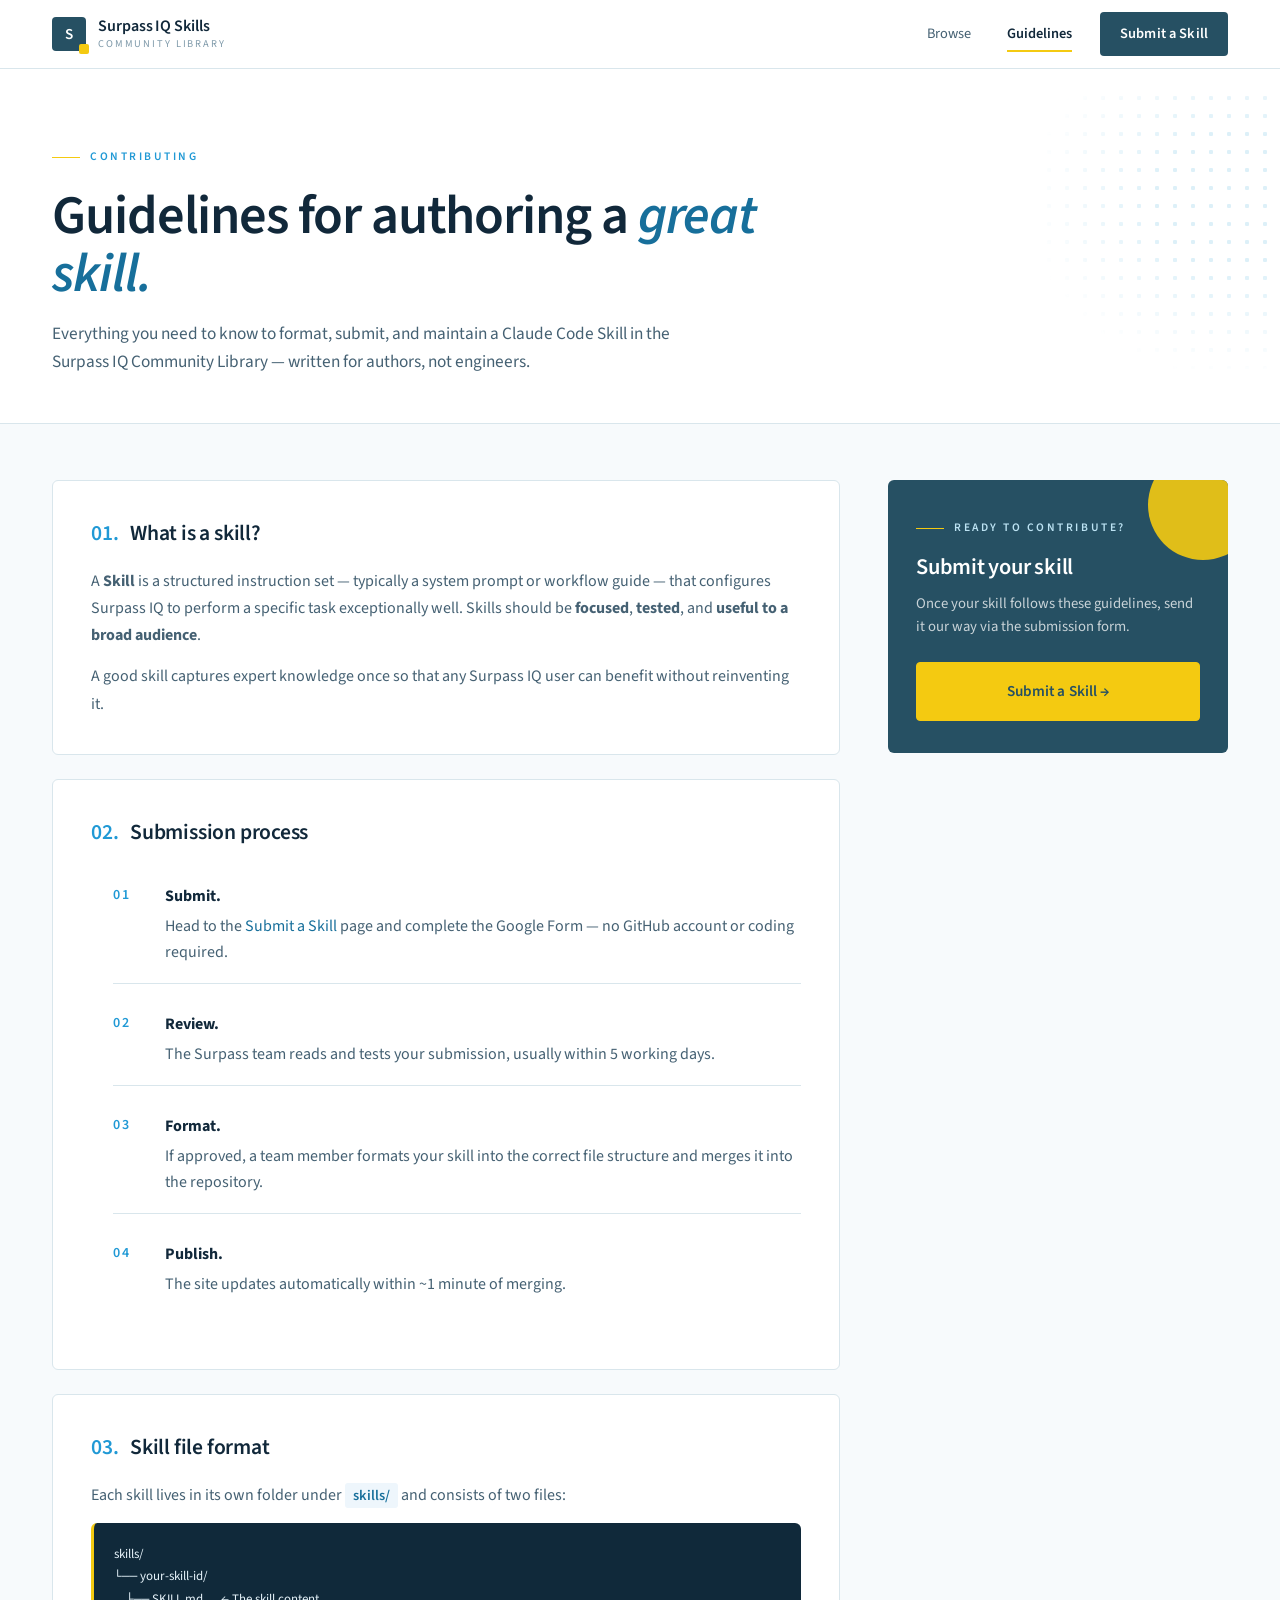
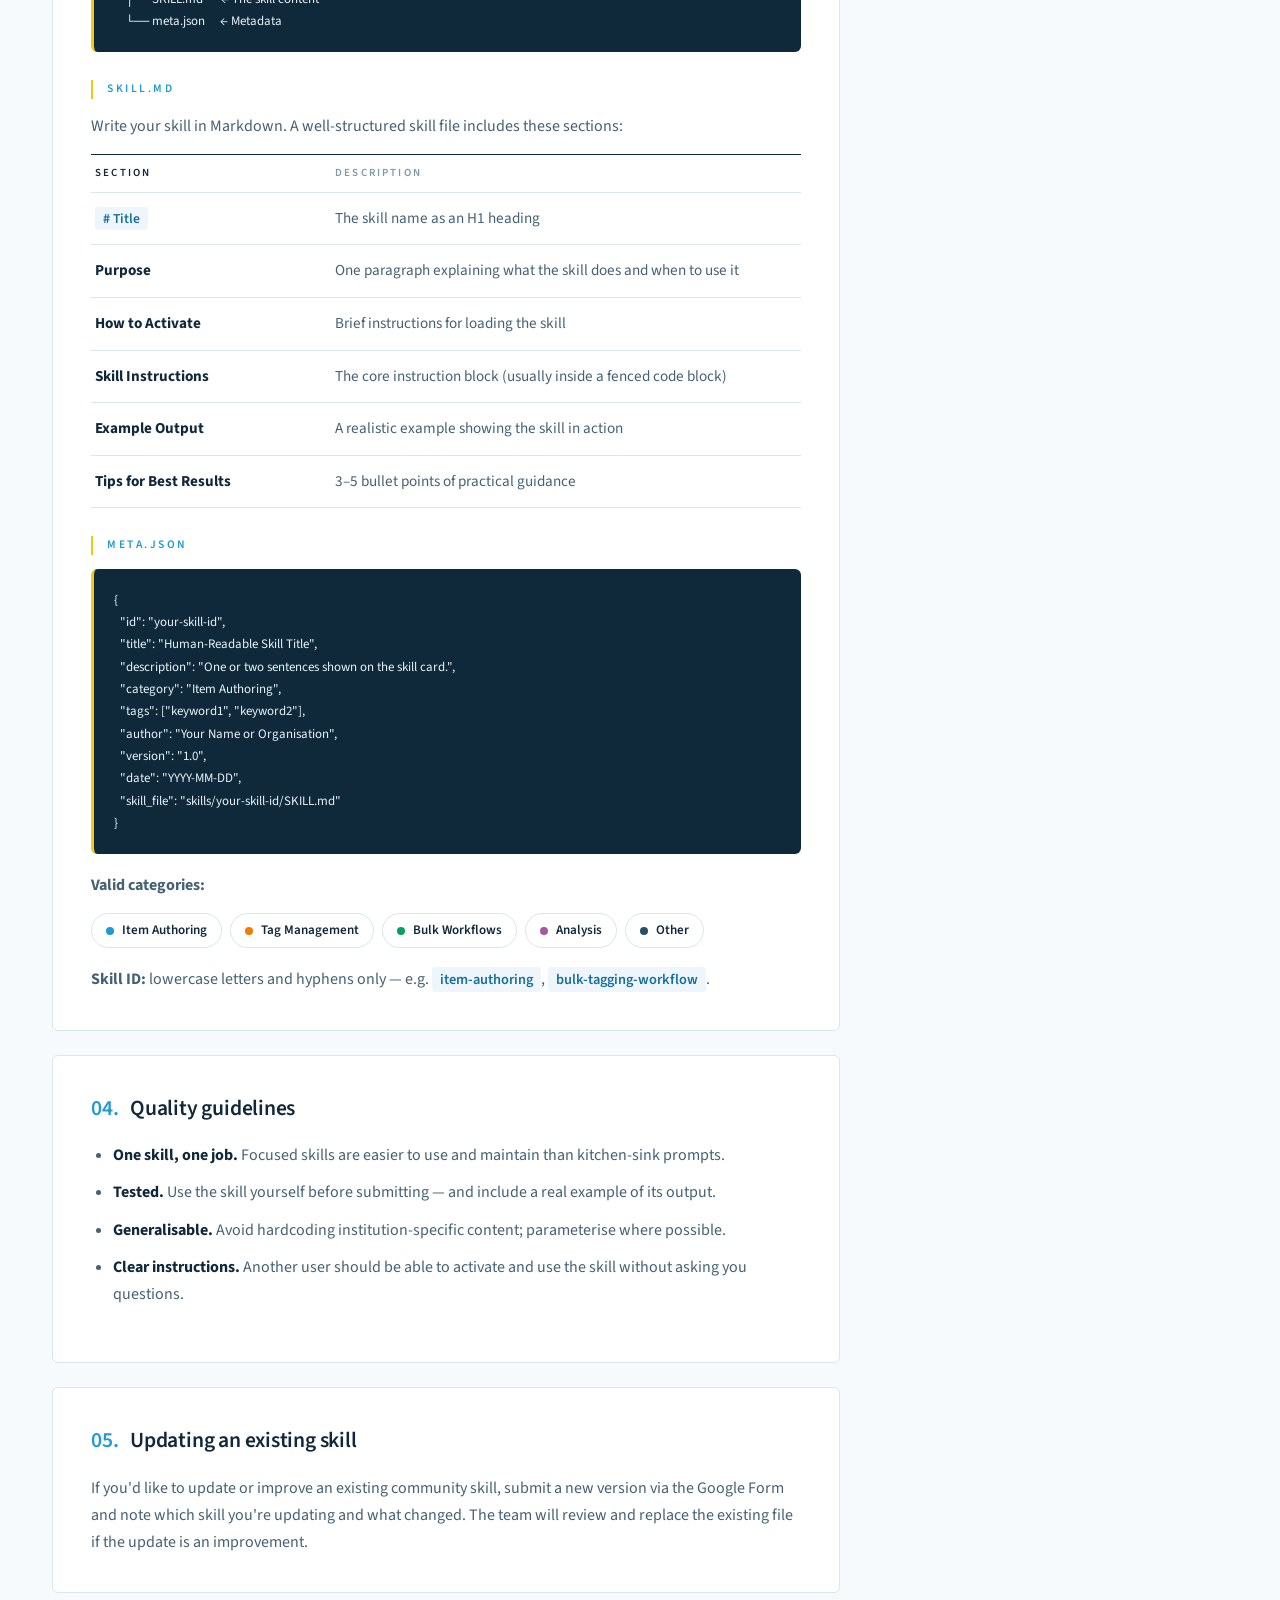
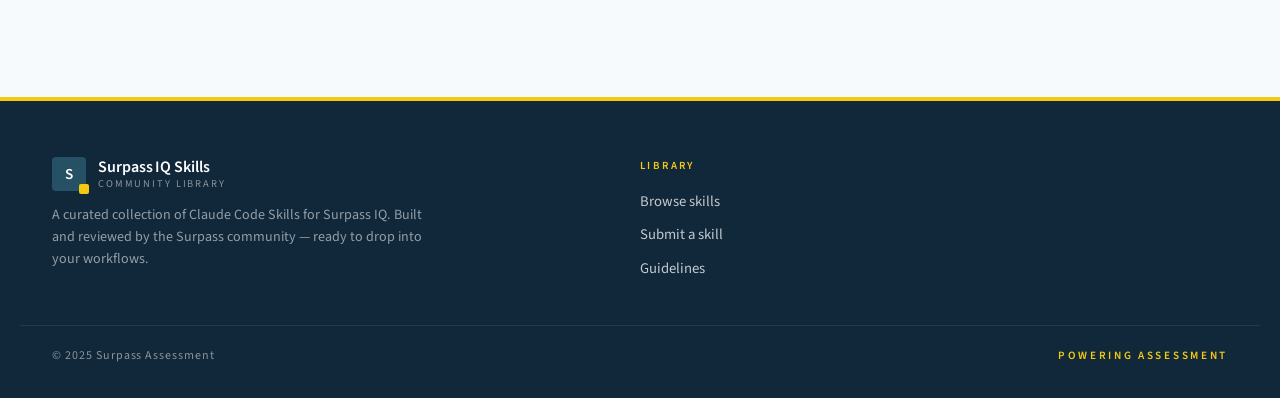
==== guidelines.html @ ca4d1eb6 "POC - Enhanced Design" ====
<!DOCTYPE html>
<html lang="en">
<head>
  <meta charset="UTF-8">
  <meta name="viewport" content="width=device-width, initial-scale=1.0">
  <meta name="description" content="Contributing guidelines for the Surpass IQ Community Skills library — skill file format, submission process, and quality guidelines.">
  <title>Guidelines — Surpass IQ Community Skills</title>
  <link rel="stylesheet" href="assets/css/styles.css">
  <link rel="preconnect" href="https://fonts.googleapis.com">
  <link rel="preconnect" href="https://fonts.gstatic.com" crossorigin>
  <link href="https://fonts.googleapis.com/css2?family=Source+Sans+Pro:ital,wght@0,400;0,600;1,400;1,600&display=swap" rel="stylesheet">
</head>
<body>

  <!-- Navigation -->
  <nav class="nav">
    <div class="nav-inner">
      <a href="index.html" class="nav-logo">
        <span class="nav-logo-mark">S</span>
        <span class="nav-logo-text">
          <span>Surpass IQ Skills</span>
          <span class="nav-logo-sub">Community Library</span>
        </span>
      </a>
      <div class="nav-links">
        <a href="index.html" class="nav-link">Browse</a>
        <a href="guidelines.html" class="nav-link active">Guidelines</a>
        <a href="submit.html" class="nav-link nav-link-cta">Submit a Skill</a>
      </div>
    </div>
  </nav>

  <!-- Page header -->
  <header class="page-header">
    <div class="page-header-inner">
      <span class="eyebrow">Contributing</span>
      <h1 class="page-title">Guidelines for authoring a <em>great skill.</em></h1>
      <p class="page-subtitle">Everything you need to know to format, submit, and maintain a Claude Code Skill in the Surpass IQ Community Library — written for authors, not engineers.</p>
    </div>
  </header>

  <!-- Page content -->
  <div class="page-content">
    <div class="page-content-main">

      <section class="content-section">
        <h2><span class="section-num">01.</span> What is a skill?</h2>
        <p>A <strong>Skill</strong> is a structured instruction set — typically a system prompt or workflow guide — that configures Surpass IQ to perform a specific task exceptionally well. Skills should be <strong>focused</strong>, <strong>tested</strong>, and <strong>useful to a broad audience</strong>.</p>
        <p>A good skill captures expert knowledge once so that any Surpass IQ user can benefit without reinventing it.</p>
      </section>

      <section class="content-section">
        <h2><span class="section-num">02.</span> Submission process</h2>
        <ol class="review-steps">
          <li><strong>Submit.</strong> Head to the <a href="submit.html">Submit a Skill</a> page and complete the Google Form — no GitHub account or coding required.</li>
          <li><strong>Review.</strong> The Surpass team reads and tests your submission, usually within 5 working days.</li>
          <li><strong>Format.</strong> If approved, a team member formats your skill into the correct file structure and merges it into the repository.</li>
          <li><strong>Publish.</strong> The site updates automatically within ~1 minute of merging.</li>
        </ol>
      </section>

      <section class="content-section">
        <h2><span class="section-num">03.</span> Skill file format</h2>
        <p>Each skill lives in its own folder under <code>skills/</code> and consists of two files:</p>
        <pre><code>skills/
└── your-skill-id/
    ├── SKILL.md      ← The skill content
    └── meta.json     ← Metadata</code></pre>

        <h3 class="content-subhead">SKILL.md</h3>
        <p>Write your skill in Markdown. A well-structured skill file includes these sections:</p>
        <div class="spec-table" role="table" aria-label="SKILL.md sections">
          <div class="spec-row spec-head" role="row">
            <span role="columnheader">Section</span>
            <span role="columnheader">Description</span>
          </div>
          <div class="spec-row" role="row">
            <span role="cell"><code># Title</code></span>
            <span role="cell">The skill name as an H1 heading</span>
          </div>
          <div class="spec-row" role="row">
            <span role="cell"><strong>Purpose</strong></span>
            <span role="cell">One paragraph explaining what the skill does and when to use it</span>
          </div>
          <div class="spec-row" role="row">
            <span role="cell"><strong>How to Activate</strong></span>
            <span role="cell">Brief instructions for loading the skill</span>
          </div>
          <div class="spec-row" role="row">
            <span role="cell"><strong>Skill Instructions</strong></span>
            <span role="cell">The core instruction block (usually inside a fenced code block)</span>
          </div>
          <div class="spec-row" role="row">
            <span role="cell"><strong>Example Output</strong></span>
            <span role="cell">A realistic example showing the skill in action</span>
          </div>
          <div class="spec-row" role="row">
            <span role="cell"><strong>Tips for Best Results</strong></span>
            <span role="cell">3–5 bullet points of practical guidance</span>
          </div>
        </div>

        <h3 class="content-subhead">meta.json</h3>
<pre><code>{
  "id": "your-skill-id",
  "title": "Human-Readable Skill Title",
  "description": "One or two sentences shown on the skill card.",
  "category": "Item Authoring",
  "tags": ["keyword1", "keyword2"],
  "author": "Your Name or Organisation",
  "version": "1.0",
  "date": "YYYY-MM-DD",
  "skill_file": "skills/your-skill-id/SKILL.md"
}</code></pre>

        <p><strong>Valid categories:</strong></p>
        <div class="chip-row">
          <span class="chip" data-cat="Item Authoring">Item Authoring</span>
          <span class="chip" data-cat="Tag Management">Tag Management</span>
          <span class="chip" data-cat="Bulk Workflows">Bulk Workflows</span>
          <span class="chip" data-cat="Analysis">Analysis</span>
          <span class="chip" data-cat="Other">Other</span>
        </div>
        <p style="margin-top: 18px;"><strong>Skill ID:</strong> lowercase letters and hyphens only — e.g. <code>item-authoring</code>, <code>bulk-tagging-workflow</code>.</p>
      </section>

      <section class="content-section">
        <h2><span class="section-num">04.</span> Quality guidelines</h2>
        <ul>
          <li><strong>One skill, one job.</strong> Focused skills are easier to use and maintain than kitchen-sink prompts.</li>
          <li><strong>Tested.</strong> Use the skill yourself before submitting — and include a real example of its output.</li>
          <li><strong>Generalisable.</strong> Avoid hardcoding institution-specific content; parameterise where possible.</li>
          <li><strong>Clear instructions.</strong> Another user should be able to activate and use the skill without asking you questions.</li>
        </ul>
      </section>

      <section class="content-section">
        <h2><span class="section-num">05.</span> Updating an existing skill</h2>
        <p>If you'd like to update or improve an existing community skill, submit a new version via the Google Form and note which skill you're updating and what changed. The team will review and replace the existing file if the update is an improvement.</p>
      </section>

    </div>

    <!-- Sticky sidebar CTA -->
    <aside class="page-content-aside">
      <div class="submit-cta">
        <span class="eyebrow">Ready to contribute?</span>
        <h3>Submit your skill</h3>
        <p>Once your skill follows these guidelines, send it our way via the submission form.</p>
        <a href="submit.html" class="btn btn-yellow btn-lg">Submit a Skill →</a>
      </div>
    </aside>
  </div>

  <!-- Footer -->
  <footer class="footer">
    <div class="footer-inner">
      <div class="footer-brand">
        <a href="index.html" class="nav-logo">
          <span class="nav-logo-mark">S</span>
          <span class="nav-logo-text">
            <span>Surpass IQ Skills</span>
            <span class="nav-logo-sub">Community Library</span>
          </span>
        </a>
        <p>A curated collection of Claude Code Skills for Surpass IQ. Built and reviewed by the Surpass community — ready to drop into your workflows.</p>
      </div>
      <div class="footer-col">
        <h4>Library</h4>
        <ul>
          <li><a href="index.html">Browse skills</a></li>
          <li><a href="submit.html">Submit a skill</a></li>
          <li><a href="guidelines.html">Guidelines</a></li>
        </ul>
      </div>
    </div>
    <div class="footer-bottom">
      <span>© 2025 Surpass Assessment</span>
      <span class="tagline">Powering Assessment</span>
    </div>
  </footer>

</body>
</html>
---- assets/css/styles.css ----
/* ============================================================
   Surpass IQ Community Skills — Editorial Technical
   ============================================================ */

:root {
  /* Primary brand */
  --surpass-dark-grey: #265063;
  --surpass-dark-cyan: #176F9B;
  --surpass-cyan: #2099D5;
  --surpass-light-cyan: #BDE3F3;
  --surpass-very-light-cyan: #EEF6FC;
  --surpass-yellow: #F4CA11;
  --surpass-light-yellow: #FDF7B6;

  /* Supporting */
  --surpass-blue: #1166B0;
  --surpass-green: #00A164;
  --surpass-orange: #F07F01;
  --surpass-purple: #A4589E;

  --font-primary: 'Source Sans Pro', 'Helvetica Neue', Arial, sans-serif;

  --ink: #11283a;
  --ink-soft: #456173;
  --ink-muted: #7e99a9;
  --rule: #d9e6ec;
  --rule-soft: #eaf2f6;
  --paper: #f7fafc;
  --paper-warm: #fbfbf7;

  --shadow-soft: 0 1px 0 rgba(38,80,99,0.04), 0 12px 30px -18px rgba(38,80,99,0.18);
  --shadow-lift: 0 1px 0 rgba(38,80,99,0.05), 0 30px 50px -24px rgba(38,80,99,0.28);

  --t: 220ms cubic-bezier(.2,.7,.2,1);
}

/* ----- Reset ----- */
*, *::before, *::after { box-sizing: border-box; margin: 0; padding: 0; }
[hidden] { display: none !important; }

html { font-size: 16px; scroll-behavior: smooth; }

body {
  font-family: var(--font-primary);
  font-weight: 400;
  color: var(--ink);
  background: var(--paper);
  line-height: 1.6;
  -webkit-font-smoothing: antialiased;
  text-rendering: optimizeLegibility;
  overflow-x: hidden;
}

a { color: var(--surpass-dark-cyan); text-decoration: none; }
a:hover { color: var(--surpass-cyan); }

img { display: block; max-width: 100%; }

::selection { background: var(--surpass-yellow); color: var(--surpass-dark-grey); }

/* ----- Typographic primitives ----- */
.eyebrow {
  display: inline-flex;
  align-items: center;
  gap: 10px;
  font-size: 0.72rem;
  font-weight: 600;
  letter-spacing: 0.22em;
  text-transform: uppercase;
  color: var(--surpass-cyan);
}
.eyebrow::before {
  content: "";
  width: 28px;
  height: 1.5px;
  background: var(--surpass-yellow);
  display: inline-block;
}
.eyebrow.on-dark { color: var(--surpass-light-cyan); }
.eyebrow.on-dark::before { background: var(--surpass-yellow); }

/* ----- Layout container ----- */
.wrap {
  max-width: 1240px;
  margin: 0 auto;
  padding: 0 32px;
}

/* ============================================================
   Navigation — thin editorial masthead
   ============================================================ */
.nav {
  background: #fff;
  position: sticky;
  top: 0;
  z-index: 100;
  border-bottom: 1px solid var(--rule);
}

.nav-inner {
  max-width: 1240px;
  margin: 0 auto;
  padding: 0 32px;
  height: 68px;
  display: flex;
  align-items: center;
  justify-content: space-between;
  gap: 24px;
}

.nav-logo {
  display: flex;
  align-items: center;
  gap: 12px;
  color: var(--ink);
  font-weight: 600;
  font-size: 1rem;
  letter-spacing: -0.005em;
  text-decoration: none;
  flex-shrink: 0;
}

.nav-logo-mark {
  display: inline-flex;
  align-items: center;
  justify-content: center;
  width: 34px;
  height: 34px;
  background: var(--surpass-dark-grey);
  color: #fff;
  font-weight: 600;
  font-size: 0.95rem;
  border-radius: 4px;
  position: relative;
  transition: transform var(--t);
}
.nav-logo-mark::after {
  content: "";
  position: absolute;
  right: -3px;
  bottom: -3px;
  width: 10px;
  height: 10px;
  background: var(--surpass-yellow);
  border-radius: 2px;
}
.nav-logo:hover .nav-logo-mark { transform: rotate(-4deg); }

.nav-logo-text {
  display: flex;
  flex-direction: column;
  line-height: 1.1;
}
.nav-logo-sub {
  font-size: 0.65rem;
  font-weight: 400;
  letter-spacing: 0.18em;
  text-transform: uppercase;
  color: var(--ink-muted);
  margin-top: 2px;
}

.nav-links {
  display: flex;
  align-items: center;
  gap: 4px;
}

.nav-link {
  position: relative;
  color: var(--ink-soft);
  font-size: 0.9rem;
  font-weight: 400;
  padding: 8px 16px;
  text-decoration: none;
  transition: color var(--t);
}
.nav-link::after {
  content: "";
  position: absolute;
  left: 16px;
  right: 16px;
  bottom: 2px;
  height: 2px;
  background: var(--surpass-yellow);
  transform: scaleX(0);
  transform-origin: left center;
  transition: transform var(--t);
}
.nav-link:hover { color: var(--ink); text-decoration: none; }
.nav-link:hover::after,
.nav-link.active::after { transform: scaleX(1); }
.nav-link.active { color: var(--ink); font-weight: 600; }

.nav-link-cta {
  background: var(--surpass-dark-grey);
  color: #fff !important;
  font-weight: 600;
  padding: 10px 20px;
  border-radius: 4px;
  margin-left: 8px;
  letter-spacing: 0.01em;
  transition: background var(--t), transform var(--t);
}
.nav-link-cta::after { display: none; }
.nav-link-cta:hover { background: #19394a; color: #fff !important; transform: translateY(-1px); }
.nav-link-cta.active { background: var(--surpass-yellow); color: var(--surpass-dark-grey) !important; }

/* ============================================================
   Hero — asymmetric magazine cover
   ============================================================ */
.hero {
  position: relative;
  background: #fff;
  padding: 80px 0 56px;
  overflow: hidden;
  border-bottom: 1px solid var(--rule);
}

.hero::before {
  /* OMR bubble-sheet dot matrix — right side decoration */
  content: "";
  position: absolute;
  top: 40px;
  right: -60px;
  width: 420px;
  height: 420px;
  background-image: radial-gradient(circle, var(--surpass-light-cyan) 2px, transparent 2.5px);
  background-size: 18px 18px;
  opacity: 0.6;
  mask-image: radial-gradient(ellipse at 70% 40%, #000 30%, transparent 75%);
  -webkit-mask-image: radial-gradient(ellipse at 70% 40%, #000 30%, transparent 75%);
  pointer-events: none;
}

.hero::after {
  /* Accent block */
  content: "";
  position: absolute;
  bottom: -40px;
  right: 8%;
  width: 140px;
  height: 140px;
  background: var(--surpass-yellow);
  transform: rotate(8deg);
  border-radius: 4px;
  z-index: 0;
  opacity: 0.9;
}

.hero-inner {
  max-width: 1240px;
  margin: 0 auto;
  padding: 0 32px;
  position: relative;
  z-index: 2;
  display: grid;
  grid-template-columns: 1fr auto;
  gap: 48px;
  align-items: end;
}

.hero-left { max-width: 720px; }

.hero-eyebrow-row {
  display: flex;
  align-items: center;
  gap: 24px;
  margin-bottom: 28px;
  flex-wrap: wrap;
}

.hero-issue {
  font-size: 0.72rem;
  font-weight: 600;
  letter-spacing: 0.22em;
  text-transform: uppercase;
  color: var(--ink-muted);
  padding-left: 12px;
  border-left: 1px solid var(--rule);
}

.hero-title {
  color: var(--ink);
  font-size: clamp(2.6rem, 5.6vw, 4.4rem);
  font-weight: 600;
  letter-spacing: -0.025em;
  line-height: 1.02;
  margin-bottom: 22px;
}
.hero-title .accent {
  color: var(--surpass-cyan);
  font-style: italic;
  position: relative;
  white-space: nowrap;
}
.hero-title .accent::after {
  content: "";
  position: absolute;
  left: 0;
  right: 0;
  bottom: 6%;
  height: 14px;
  background: var(--surpass-yellow);
  z-index: -1;
  transform: skewX(-6deg);
  opacity: 0.85;
}

.hero-subtitle {
  color: var(--ink-soft);
  font-size: 1.1rem;
  line-height: 1.55;
  margin-bottom: 36px;
  max-width: 560px;
}

/* Hero stat block — right column */
.hero-stats {
  display: flex;
  flex-direction: column;
  gap: 16px;
  padding-left: 32px;
  border-left: 1px solid var(--rule);
  min-width: 180px;
}

.hero-stat {
  display: flex;
  flex-direction: column;
  gap: 2px;
}
.hero-stat-num {
  font-size: 2.4rem;
  font-weight: 600;
  color: var(--surpass-dark-grey);
  line-height: 1;
  letter-spacing: -0.02em;
  font-variant-numeric: tabular-nums;
}
.hero-stat-num .dot {
  display: inline-block;
  width: 8px;
  height: 8px;
  background: var(--surpass-yellow);
  border-radius: 50%;
  margin-left: 4px;
  vertical-align: super;
  transform: translateY(-8px);
}
.hero-stat-label {
  font-size: 0.68rem;
  font-weight: 600;
  letter-spacing: 0.2em;
  text-transform: uppercase;
  color: var(--ink-muted);
  margin-top: 4px;
}

/* Search — framed editorial style */
.search-wrap {
  position: relative;
  max-width: 560px;
  background: #fff;
  border: 1.5px solid var(--ink);
  border-radius: 4px;
  transition: box-shadow var(--t), border-color var(--t);
}
.search-wrap:focus-within {
  border-color: var(--surpass-cyan);
  box-shadow: 0 0 0 4px rgba(32,153,213,0.15), 6px 6px 0 var(--surpass-yellow);
}
.search-wrap::after {
  content: "⏎ search";
  position: absolute;
  right: 50px;
  top: 50%;
  transform: translateY(-50%);
  font-size: 0.68rem;
  font-weight: 600;
  letter-spacing: 0.14em;
  text-transform: uppercase;
  color: var(--ink-muted);
  pointer-events: none;
  opacity: 0.7;
}

.search-input {
  width: 100%;
  padding: 18px 140px 18px 20px;
  font-family: var(--font-primary);
  font-size: 1rem;
  color: var(--ink);
  background: transparent;
  border: none;
  outline: none;
}
.search-input::placeholder { color: var(--ink-muted); }

.search-icon {
  position: absolute;
  right: 18px;
  top: 50%;
  transform: translateY(-50%);
  color: var(--ink);
  pointer-events: none;
}

/* ============================================================
   Section rule / filters — publication tabs
   ============================================================ */
.filters {
  background: #fff;
  position: sticky;
  top: 68px;
  z-index: 90;
  border-bottom: 1px solid var(--rule);
}

.filters-inner {
  max-width: 1240px;
  margin: 0 auto;
  padding: 0 32px;
  display: flex;
  align-items: stretch;
  gap: 0;
  overflow-x: auto;
  scrollbar-width: none;
  -ms-overflow-style: none;
}
.filters-inner::-webkit-scrollbar { display: none; }

.filters-label {
  flex-shrink: 0;
  display: flex;
  align-items: center;
  padding: 18px 20px 18px 0;
  font-size: 0.68rem;
  font-weight: 600;
  letter-spacing: 0.22em;
  text-transform: uppercase;
  color: var(--ink-muted);
  border-right: 1px solid var(--rule);
  margin-right: 8px;
}

.filter-btn {
  flex-shrink: 0;
  padding: 18px 20px;
  border: none;
  border-bottom: 3px solid transparent;
  background: transparent;
  color: var(--ink-soft);
  font-family: var(--font-primary);
  font-size: 0.9rem;
  font-weight: 400;
  cursor: pointer;
  white-space: nowrap;
  transition: color var(--t), border-color var(--t);
  position: relative;
  letter-spacing: 0.01em;
}
.filter-btn:hover { color: var(--ink); }
.filter-btn.active {
  color: var(--ink);
  font-weight: 600;
  border-bottom-color: var(--surpass-yellow);
}

/* ============================================================
   Main grid — numbered editorial cards
   ============================================================ */
.main {
  max-width: 1240px;
  margin: 0 auto;
  padding: 56px 32px 80px;
}

.main-header {
  display: flex;
  align-items: baseline;
  justify-content: space-between;
  margin-bottom: 36px;
  padding-bottom: 20px;
  border-bottom: 1px solid var(--rule);
  flex-wrap: wrap;
  gap: 12px;
}
.main-header-title {
  font-size: 1.4rem;
  font-weight: 600;
  color: var(--ink);
  letter-spacing: -0.01em;
}
.main-header-title .thin { color: var(--ink-muted); font-weight: 400; }
.main-header-meta {
  font-size: 0.72rem;
  font-weight: 600;
  letter-spacing: 0.2em;
  text-transform: uppercase;
  color: var(--ink-muted);
}

.cards-grid {
  display: grid;
  grid-template-columns: repeat(auto-fill, minmax(340px, 1fr));
  gap: 24px;
}

/* ----- Card ----- */
.card {
  position: relative;
  background: #fff;
  border: 1px solid var(--rule);
  border-radius: 6px;
  padding: 28px 26px 20px;
  display: flex;
  flex-direction: column;
  cursor: pointer;
  transition: transform var(--t), box-shadow var(--t), border-color var(--t);
  overflow: hidden;
  animation: cardIn 500ms cubic-bezier(.2,.7,.2,1) both;
  animation-delay: calc(var(--card-index, 0) * 60ms);
}

@keyframes cardIn {
  from { opacity: 0; transform: translateY(14px); }
  to { opacity: 1; transform: translateY(0); }
}

.card::before {
  /* Big numeral watermark */
  content: attr(data-index);
  position: absolute;
  top: 12px;
  right: 18px;
  font-size: 3.2rem;
  font-weight: 600;
  color: var(--surpass-very-light-cyan);
  letter-spacing: -0.05em;
  line-height: 1;
  font-variant-numeric: tabular-nums;
  transition: color var(--t);
  pointer-events: none;
}

.card::after {
  /* Top accent bar — category color */
  content: "";
  position: absolute;
  top: 0;
  left: 0;
  right: 0;
  height: 3px;
  background: var(--cat-color, var(--surpass-cyan));
  transform: scaleX(0.18);
  transform-origin: left center;
  transition: transform var(--t);
}

.card:hover {
  transform: translateY(-4px);
  box-shadow: var(--shadow-lift);
  border-color: var(--ink);
}
.card:hover::after { transform: scaleX(1); }
.card:hover::before { color: var(--surpass-light-yellow); }

.card[data-category="Item Authoring"] { --cat-color: var(--surpass-cyan); }
.card[data-category="Tag Management"] { --cat-color: var(--surpass-orange); }
.card[data-category="Bulk Workflows"] { --cat-color: var(--surpass-green); }
.card[data-category="Analysis"]       { --cat-color: var(--surpass-purple); }
.card[data-category="Other"]          { --cat-color: var(--surpass-dark-grey); }

.card-category {
  display: inline-flex;
  align-items: center;
  gap: 8px;
  font-size: 0.68rem;
  font-weight: 600;
  letter-spacing: 0.2em;
  text-transform: uppercase;
  color: var(--cat-color, var(--surpass-cyan));
  margin-bottom: 18px;
  position: relative;
  z-index: 1;
}
.card-category::before {
  content: "";
  width: 6px;
  height: 6px;
  background: var(--cat-color, var(--surpass-cyan));
  border-radius: 50%;
  display: inline-block;
}

.card-top {
  flex: 1;
  position: relative;
  z-index: 1;
}

.card-title {
  font-size: 1.35rem;
  font-weight: 600;
  color: var(--ink);
  margin: 0 0 12px;
  line-height: 1.2;
  letter-spacing: -0.015em;
  max-width: calc(100% - 40px);
}

.card-desc {
  font-size: 0.95rem;
  color: var(--ink-soft);
  line-height: 1.55;
  margin-bottom: 20px;
}

.card-tags {
  display: flex;
  flex-wrap: wrap;
  gap: 6px;
  margin-bottom: 20px;
}
.card-tag {
  font-size: 0.72rem;
  font-weight: 400;
  color: var(--ink-soft);
  background: var(--surpass-very-light-cyan);
  padding: 3px 10px;
  border-radius: 3px;
  font-variant-numeric: tabular-nums;
}

.card-meta {
  display: flex;
  align-items: center;
  justify-content: space-between;
  gap: 12px;
  padding-top: 16px;
  margin-top: auto;
  border-top: 1px solid var(--rule);
  font-size: 0.72rem;
  font-weight: 600;
  letter-spacing: 0.12em;
  text-transform: uppercase;
  color: var(--ink-muted);
  font-variant-numeric: tabular-nums;
}

.card-actions {
  margin-top: 16px;
  display: flex;
  gap: 10px;
  position: relative;
  z-index: 1;
}

/* ============================================================
   Buttons
   ============================================================ */
.btn {
  display: inline-flex;
  align-items: center;
  justify-content: center;
  gap: 8px;
  padding: 10px 18px;
  border-radius: 4px;
  font-family: var(--font-primary);
  font-size: 0.875rem;
  font-weight: 600;
  cursor: pointer;
  text-decoration: none;
  border: 1.5px solid transparent;
  transition: background var(--t), color var(--t), border-color var(--t), transform var(--t), box-shadow var(--t);
  white-space: nowrap;
  letter-spacing: 0.005em;
}
.btn:hover { text-decoration: none; }

.btn-primary {
  background: var(--surpass-dark-grey);
  color: #fff;
  border-color: var(--surpass-dark-grey);
  flex: 1;
}
.btn-primary:hover {
  background: #19394a;
  border-color: #19394a;
  color: #fff;
  transform: translateY(-1px);
}
.btn-primary .arrow { transition: transform var(--t); }
.btn-primary:hover .arrow { transform: translateX(3px); }

.btn-yellow {
  background: var(--surpass-yellow);
  color: var(--surpass-dark-grey);
  border-color: var(--surpass-yellow);
}
.btn-yellow:hover {
  background: #e5bc00;
  border-color: #e5bc00;
  color: var(--surpass-dark-grey);
  transform: translateY(-1px);
  box-shadow: 0 6px 18px -6px rgba(244,202,17,0.7);
}

.btn-outline {
  background: transparent;
  color: var(--ink);
  border-color: var(--rule);
}
.btn-outline:hover {
  border-color: var(--ink);
  background: #fff;
  color: var(--ink);
}

.btn-ghost {
  background: transparent;
  color: var(--ink);
  border-color: transparent;
  padding-left: 8px;
  padding-right: 8px;
}
.btn-ghost:hover { background: var(--surpass-very-light-cyan); color: var(--ink); }

.btn-lg {
  padding: 16px 32px;
  font-size: 0.95rem;
  border-radius: 4px;
}

/* ============================================================
   CTA banner — diagonal editorial slab
   ============================================================ */
.cta-banner {
  position: relative;
  background: var(--surpass-dark-grey);
  color: #fff;
  overflow: hidden;
  padding: 72px 0;
  border-top: 1px solid rgba(255,255,255,0.08);
}
.cta-banner::before {
  content: "";
  position: absolute;
  top: 0;
  left: 0;
  right: 0;
  bottom: 0;
  background-image: radial-gradient(circle, rgba(255,255,255,0.06) 1.2px, transparent 1.5px);
  background-size: 22px 22px;
  mask-image: linear-gradient(135deg, #000 20%, transparent 70%);
  -webkit-mask-image: linear-gradient(135deg, #000 20%, transparent 70%);
  pointer-events: none;
}
.cta-banner::after {
  content: "";
  position: absolute;
  right: -80px;
  top: 50%;
  transform: translateY(-50%) rotate(-6deg);
  width: 360px;
  height: 180px;
  background: var(--surpass-yellow);
  border-radius: 6px;
  opacity: 0.12;
}

.cta-inner {
  max-width: 1240px;
  margin: 0 auto;
  padding: 0 32px;
  display: grid;
  grid-template-columns: 1fr auto;
  gap: 40px;
  align-items: center;
  position: relative;
  z-index: 1;
}

.cta-inner .eyebrow { color: var(--surpass-yellow); margin-bottom: 16px; }
.cta-inner .eyebrow::before { background: var(--surpass-yellow); }

.cta-title {
  color: #fff;
  font-size: clamp(1.8rem, 3.6vw, 2.6rem);
  font-weight: 600;
  letter-spacing: -0.02em;
  line-height: 1.12;
  max-width: 620px;
}
.cta-title em {
  font-style: italic;
  color: var(--surpass-yellow);
  font-weight: 600;
}

.cta-actions { display: flex; gap: 12px; flex-wrap: wrap; }

.cta-banner .btn-outline {
  color: #fff;
  border-color: rgba(255,255,255,0.35);
}
.cta-banner .btn-outline:hover {
  background: rgba(255,255,255,0.08);
  border-color: #fff;
  color: #fff;
}

/* ============================================================
   Empty / loading states
   ============================================================ */
.empty-state {
  grid-column: 1 / -1;
  text-align: center;
  padding: 80px 24px;
  border: 1px dashed var(--rule);
  border-radius: 6px;
  background: #fff;
}
.empty-state p { color: var(--ink-muted); font-size: 1rem; }
.empty-state .eyebrow { justify-content: center; margin-bottom: 12px; display: inline-flex; }

.load-error { color: #c0392b; font-size: 0.95rem; padding: 24px; }
.loading { color: var(--ink-muted); font-style: italic; }

/* ============================================================
   Modal — editorial long-read
   ============================================================ */
.modal-overlay {
  position: fixed;
  inset: 0;
  background: rgba(14, 34, 44, 0.58);
  backdrop-filter: blur(6px);
  z-index: 200;
  display: flex;
  align-items: flex-start;
  justify-content: center;
  padding: 40px 24px;
  overflow-y: auto;
  animation: fadeIn 200ms ease;
}
@keyframes fadeIn { from { opacity: 0; } to { opacity: 1; } }

.modal {
  background: #fff;
  border-radius: 8px;
  width: 100%;
  max-width: 820px;
  box-shadow: 0 30px 80px rgba(14,34,44,0.35);
  animation: slideUp 280ms cubic-bezier(.2,.7,.2,1);
  display: flex;
  flex-direction: column;
  margin: auto;
  overflow: hidden;
  border: 1px solid var(--rule);
}
@keyframes slideUp {
  from { transform: translateY(20px) scale(0.99); opacity: 0; }
  to { transform: translateY(0) scale(1); opacity: 1; }
}

.modal-header {
  display: flex;
  align-items: flex-start;
  justify-content: space-between;
  gap: 16px;
  padding: 32px 36px 24px;
  border-bottom: 1px solid var(--rule);
  position: relative;
}
.modal-header::before {
  content: "";
  position: absolute;
  top: 0;
  left: 0;
  width: 100%;
  height: 4px;
  background: var(--surpass-yellow);
}

.modal-category {
  display: inline-flex;
  align-items: center;
  gap: 8px;
  font-size: 0.68rem;
  font-weight: 600;
  letter-spacing: 0.2em;
  text-transform: uppercase;
  color: var(--surpass-cyan);
  margin-bottom: 12px;
}
.modal-category::before {
  content: "";
  width: 6px;
  height: 6px;
  background: var(--surpass-cyan);
  border-radius: 50%;
}

.modal-title {
  font-size: 1.75rem;
  font-weight: 600;
  color: var(--ink);
  line-height: 1.15;
  letter-spacing: -0.018em;
  max-width: 620px;
}

.modal-close {
  background: transparent;
  border: 1px solid var(--rule);
  width: 36px;
  height: 36px;
  font-size: 1.3rem;
  line-height: 1;
  color: var(--ink-soft);
  cursor: pointer;
  border-radius: 4px;
  flex-shrink: 0;
  transition: background var(--t), color var(--t), border-color var(--t), transform var(--t);
}
.modal-close:hover {
  background: var(--ink);
  color: #fff;
  border-color: var(--ink);
  transform: rotate(90deg);
}

.modal-body {
  padding: 32px 36px;
  overflow-y: auto;
  max-height: 62vh;
  font-size: 1rem;
  line-height: 1.75;
  color: var(--ink);
}
.modal-body h1 { font-size: 1.6rem; font-weight: 600; margin: 0 0 18px; color: var(--surpass-dark-grey); letter-spacing: -0.01em; }
.modal-body h2 { font-size: 1.2rem; font-weight: 600; margin: 32px 0 14px; color: var(--surpass-dark-grey); padding-bottom: 8px; border-bottom: 1px solid var(--rule); letter-spacing: -0.005em; }
.modal-body h3 { font-size: 1.05rem; font-weight: 600; margin: 24px 0 10px; color: var(--ink); }
.modal-body p { margin: 0 0 16px; }
.modal-body ul, .modal-body ol { margin: 0 0 16px 24px; }
.modal-body li { margin-bottom: 6px; }
.modal-body code {
  background: var(--surpass-very-light-cyan);
  padding: 2px 8px;
  border-radius: 3px;
  font-size: 0.88em;
  font-family: 'Source Sans Pro', 'Courier New', monospace;
  color: var(--surpass-dark-cyan);
  font-weight: 600;
}
.modal-body pre {
  background: #10293a;
  color: #e6f3fa;
  border-radius: 6px;
  padding: 20px;
  overflow-x: auto;
  margin: 0 0 16px;
  border-left: 3px solid var(--surpass-yellow);
}
.modal-body pre code { background: none; padding: 0; color: inherit; font-weight: 400; }
.modal-body blockquote {
  border-left: 3px solid var(--surpass-yellow);
  padding: 4px 0 4px 20px;
  color: var(--ink-soft);
  margin: 0 0 16px;
  font-style: italic;
}
.modal-body strong { font-weight: 600; color: var(--ink); }
.modal-body hr { border: none; border-top: 1px solid var(--rule); margin: 28px 0; }
.modal-body a { color: var(--surpass-dark-cyan); border-bottom: 1px solid var(--surpass-light-cyan); }
.modal-body a:hover { border-bottom-color: var(--surpass-cyan); }

.modal-footer {
  padding: 20px 36px;
  border-top: 1px solid var(--rule);
  display: flex;
  justify-content: space-between;
  gap: 10px;
  background: var(--paper-warm);
  flex-wrap: wrap;
}
.modal-footer-meta {
  display: flex;
  gap: 16px;
  align-items: center;
  font-size: 0.72rem;
  font-weight: 600;
  letter-spacing: 0.15em;
  text-transform: uppercase;
  color: var(--ink-muted);
}
.modal-footer-actions { display: flex; gap: 10px; }

/* ============================================================
   Submit page
   ============================================================ */
.page-header {
  background: #fff;
  padding: 72px 0 48px;
  border-bottom: 1px solid var(--rule);
  position: relative;
  overflow: hidden;
}
.page-header::after {
  content: "";
  position: absolute;
  top: 20px;
  right: -40px;
  width: 280px;
  height: 280px;
  background-image: radial-gradient(circle, var(--surpass-light-cyan) 2px, transparent 2.5px);
  background-size: 18px 18px;
  opacity: 0.5;
  mask-image: radial-gradient(ellipse at 70% 40%, #000 30%, transparent 75%);
  -webkit-mask-image: radial-gradient(ellipse at 70% 40%, #000 30%, transparent 75%);
}

.page-header-inner {
  max-width: 1240px;
  margin: 0 auto;
  padding: 0 32px;
  position: relative;
  z-index: 1;
}

.page-title {
  color: var(--ink);
  font-size: clamp(2.2rem, 4.4vw, 3.4rem);
  font-weight: 600;
  letter-spacing: -0.02em;
  line-height: 1.08;
  margin: 20px 0 16px;
  max-width: 760px;
}
.page-title em { font-style: italic; color: var(--surpass-dark-cyan); }

.page-subtitle {
  color: var(--ink-soft);
  font-size: 1.08rem;
  line-height: 1.6;
  max-width: 620px;
}

.page-content {
  max-width: 1240px;
  margin: 0 auto;
  padding: 56px 32px 80px;
  display: grid;
  grid-template-columns: 1fr 340px;
  gap: 48px;
  align-items: start;
}
.page-content-main { min-width: 0; }
.page-content-aside { position: sticky; top: 100px; }

.content-section {
  background: #fff;
  border: 1px solid var(--rule);
  border-radius: 6px;
  padding: 36px 38px;
  margin-bottom: 24px;
  position: relative;
}
.content-section::before {
  content: attr(data-number);
  position: absolute;
  top: 28px;
  right: 32px;
  font-size: 0.72rem;
  font-weight: 600;
  letter-spacing: 0.22em;
  color: var(--ink-muted);
}

.content-section h2 {
  font-size: 1.35rem;
  font-weight: 600;
  color: var(--ink);
  margin-bottom: 16px;
  letter-spacing: -0.01em;
}
.content-section h2 .section-num {
  display: inline-block;
  color: var(--surpass-cyan);
  font-weight: 600;
  margin-right: 8px;
  font-variant-numeric: tabular-nums;
}

.content-section p {
  color: var(--ink-soft);
  font-size: 1rem;
  line-height: 1.7;
  margin-bottom: 14px;
}
.content-section p:last-child { margin-bottom: 0; }

.content-section ul,
.content-section ol {
  margin: 0 0 18px 22px;
  color: var(--ink-soft);
  font-size: 1rem;
  line-height: 1.7;
}
.content-section li { margin-bottom: 10px; }
.content-section li strong { color: var(--ink); }

/* Sidebar card */
.submit-cta {
  background: var(--surpass-dark-grey);
  color: #fff;
  border-radius: 6px;
  padding: 32px 28px;
  position: relative;
  overflow: hidden;
}
.submit-cta::before {
  content: "";
  position: absolute;
  top: -30px;
  right: -30px;
  width: 110px;
  height: 110px;
  background: var(--surpass-yellow);
  border-radius: 50%;
  opacity: 0.9;
}
.submit-cta .eyebrow { color: var(--surpass-light-cyan); margin-bottom: 16px; position: relative; z-index: 1; }
.submit-cta .eyebrow::before { background: var(--surpass-yellow); }
.submit-cta h3 {
  position: relative;
  z-index: 1;
  font-size: 1.4rem;
  font-weight: 600;
  line-height: 1.2;
  letter-spacing: -0.01em;
  margin-bottom: 12px;
  color: #fff;
  max-width: 220px;
}
.submit-cta p {
  position: relative;
  z-index: 1;
  color: rgba(255,255,255,0.75);
  font-size: 0.92rem;
  margin-bottom: 24px;
  line-height: 1.55;
}
.submit-cta .btn { width: 100%; position: relative; z-index: 1; }

/* Review steps — numbered list */
.review-steps {
  list-style: none;
  margin: 0;
  counter-reset: step;
}
.review-steps li {
  counter-increment: step;
  position: relative;
  padding: 18px 0 18px 52px;
  border-bottom: 1px solid var(--rule);
  font-size: 1rem;
  line-height: 1.6;
  color: var(--ink-soft);
}
.review-steps li:last-child { border-bottom: none; }
.review-steps li::before {
  content: counter(step, decimal-leading-zero);
  position: absolute;
  left: 0;
  top: 18px;
  font-size: 0.88rem;
  font-weight: 600;
  color: var(--surpass-cyan);
  letter-spacing: 0.12em;
  font-variant-numeric: tabular-nums;
}
.review-steps li strong { color: var(--ink); display: block; margin-bottom: 4px; }

/* Subheadings inside content sections */
.content-subhead {
  font-size: 0.72rem;
  font-weight: 600;
  letter-spacing: 0.22em;
  text-transform: uppercase;
  color: var(--surpass-cyan);
  margin: 28px 0 14px;
  padding-left: 14px;
  border-left: 2px solid var(--surpass-yellow);
}

/* Spec table — editorial definition list */
.spec-table {
  border-top: 1px solid var(--ink);
  margin: 8px 0 20px;
}
.spec-row {
  display: grid;
  grid-template-columns: 220px 1fr;
  gap: 20px;
  padding: 14px 4px;
  border-bottom: 1px solid var(--rule);
  font-size: 0.95rem;
  color: var(--ink-soft);
  line-height: 1.55;
}
.spec-row.spec-head {
  font-size: 0.68rem;
  font-weight: 600;
  letter-spacing: 0.2em;
  text-transform: uppercase;
  color: var(--ink-muted);
  padding: 10px 4px;
}
.spec-row span:first-child { color: var(--ink); font-weight: 600; }
.spec-row code { background: var(--surpass-very-light-cyan); color: var(--surpass-dark-cyan); }

/* Category chips */
.chip-row {
  display: flex;
  flex-wrap: wrap;
  gap: 8px;
  margin: 8px 0 4px;
}
.chip {
  display: inline-flex;
  align-items: center;
  gap: 8px;
  padding: 6px 14px;
  border: 1px solid var(--rule);
  border-radius: 50px;
  font-size: 0.82rem;
  font-weight: 600;
  color: var(--ink);
  background: #fff;
  transition: border-color var(--t), transform var(--t);
}
.chip::before {
  content: "";
  width: 8px;
  height: 8px;
  border-radius: 50%;
  background: var(--surpass-cyan);
}
.chip:hover { border-color: var(--ink); transform: translateY(-1px); }
.chip[data-cat="Item Authoring"]::before { background: var(--surpass-cyan); }
.chip[data-cat="Tag Management"]::before { background: var(--surpass-orange); }
.chip[data-cat="Bulk Workflows"]::before { background: var(--surpass-green); }
.chip[data-cat="Analysis"]::before       { background: var(--surpass-purple); }
.chip[data-cat="Other"]::before          { background: var(--surpass-dark-grey); }

/* Code blocks inside content sections */
.content-section pre {
  background: #10293a;
  color: #e6f3fa;
  border-radius: 6px;
  padding: 20px;
  overflow-x: auto;
  margin: 0 0 18px;
  border-left: 3px solid var(--surpass-yellow);
  font-family: 'Source Sans Pro', 'Courier New', monospace;
  font-size: 0.9rem;
  line-height: 1.55;
}
.content-section pre code { background: none; padding: 0; color: inherit; font-weight: 400; }
.content-section code {
  background: var(--surpass-very-light-cyan);
  color: var(--surpass-dark-cyan);
  padding: 2px 8px;
  border-radius: 3px;
  font-size: 0.9em;
  font-weight: 600;
  font-family: 'Source Sans Pro', 'Courier New', monospace;
}

@media (max-width: 700px) {
  .spec-row { grid-template-columns: 1fr; gap: 6px; padding: 12px 4px; }
  .spec-row.spec-head span:last-child { display: none; }
}

/* ============================================================
   Footer — colophon
   ============================================================ */
.footer {
  background: var(--ink);
  padding: 56px 0 32px;
  border-top: 4px solid var(--surpass-yellow);
}

.footer-inner {
  max-width: 1240px;
  margin: 0 auto;
  padding: 0 32px;
  display: grid;
  grid-template-columns: 2fr 1fr 1fr;
  gap: 40px;
  align-items: start;
  margin-bottom: 36px;
}

.footer-brand { max-width: 380px; }
.footer-brand .nav-logo { color: #fff; margin-bottom: 14px; }
.footer-brand .nav-logo-sub { color: rgba(255,255,255,0.5); }
.footer-brand p {
  color: rgba(255,255,255,0.55);
  font-size: 0.88rem;
  line-height: 1.55;
}

.footer-col h4 {
  font-size: 0.68rem;
  font-weight: 600;
  letter-spacing: 0.22em;
  text-transform: uppercase;
  color: var(--surpass-yellow);
  margin-bottom: 14px;
}
.footer-col ul { list-style: none; }
.footer-col li { margin-bottom: 8px; }
.footer-col a {
  color: rgba(255,255,255,0.75);
  font-size: 0.92rem;
}
.footer-col a:hover { color: #fff; }

.footer-bottom {
  max-width: 1240px;
  margin: 0 auto;
  padding: 20px 32px 0;
  border-top: 1px solid rgba(255,255,255,0.08);
  display: flex;
  justify-content: space-between;
  align-items: center;
  flex-wrap: wrap;
  gap: 12px;
  font-size: 0.75rem;
  color: rgba(255,255,255,0.5);
  letter-spacing: 0.08em;
}
.footer-bottom .tagline {
  font-size: 0.7rem;
  font-weight: 600;
  letter-spacing: 0.24em;
  text-transform: uppercase;
  color: var(--surpass-yellow);
}

/* ============================================================
   Responsive
   ============================================================ */
@media (max-width: 980px) {
  .hero-inner { grid-template-columns: 1fr; }
  .hero-stats {
    flex-direction: row;
    padding-left: 0;
    padding-top: 24px;
    border-left: none;
    border-top: 1px solid var(--rule);
    gap: 40px;
    min-width: 0;
  }
  .page-content { grid-template-columns: 1fr; }
  .page-content-aside { position: static; }
  .footer-inner { grid-template-columns: 1fr 1fr; }
  .footer-brand { grid-column: 1 / -1; }
  .cta-inner { grid-template-columns: 1fr; }
}

@media (max-width: 700px) {
  .wrap, .nav-inner, .hero-inner, .filters-inner, .main, .cta-inner, .page-header-inner, .page-content, .footer-inner, .footer-bottom { padding-left: 20px; padding-right: 20px; }
  .hero { padding: 48px 0 36px; }
  .hero::before { width: 300px; height: 300px; right: -100px; opacity: 0.4; }
  .hero::after { display: none; }
  .hero-eyebrow-row { gap: 12px; }
  .hero-stat-num { font-size: 1.8rem; }
  .cards-grid { grid-template-columns: 1fr; gap: 18px; }
  .card { padding: 24px 22px 18px; }
  .card-title { font-size: 1.2rem; }
  .main { padding: 40px 20px 60px; }
  .modal-overlay { padding: 12px; }
  .modal-body { max-height: 55vh; padding: 24px 24px; }
  .modal-header { padding: 24px 24px 18px; }
  .modal-footer { padding: 16px 24px; }
  .modal-title { font-size: 1.4rem; }
  .content-section { padding: 24px 22px; }
  .nav-link:not(.nav-link-cta) { display: none; }
  .nav-logo-sub { display: none; }
  .filters-label { display: none; }
  .footer-inner { grid-template-columns: 1fr; }
  .footer-bottom { flex-direction: column; align-items: flex-start; }
  .cta-banner { padding: 48px 0; }
}

@media (prefers-reduced-motion: reduce) {
  *, *::before, *::after {
    animation-duration: 0.01ms !important;
    transition-duration: 0.01ms !important;
  }
}
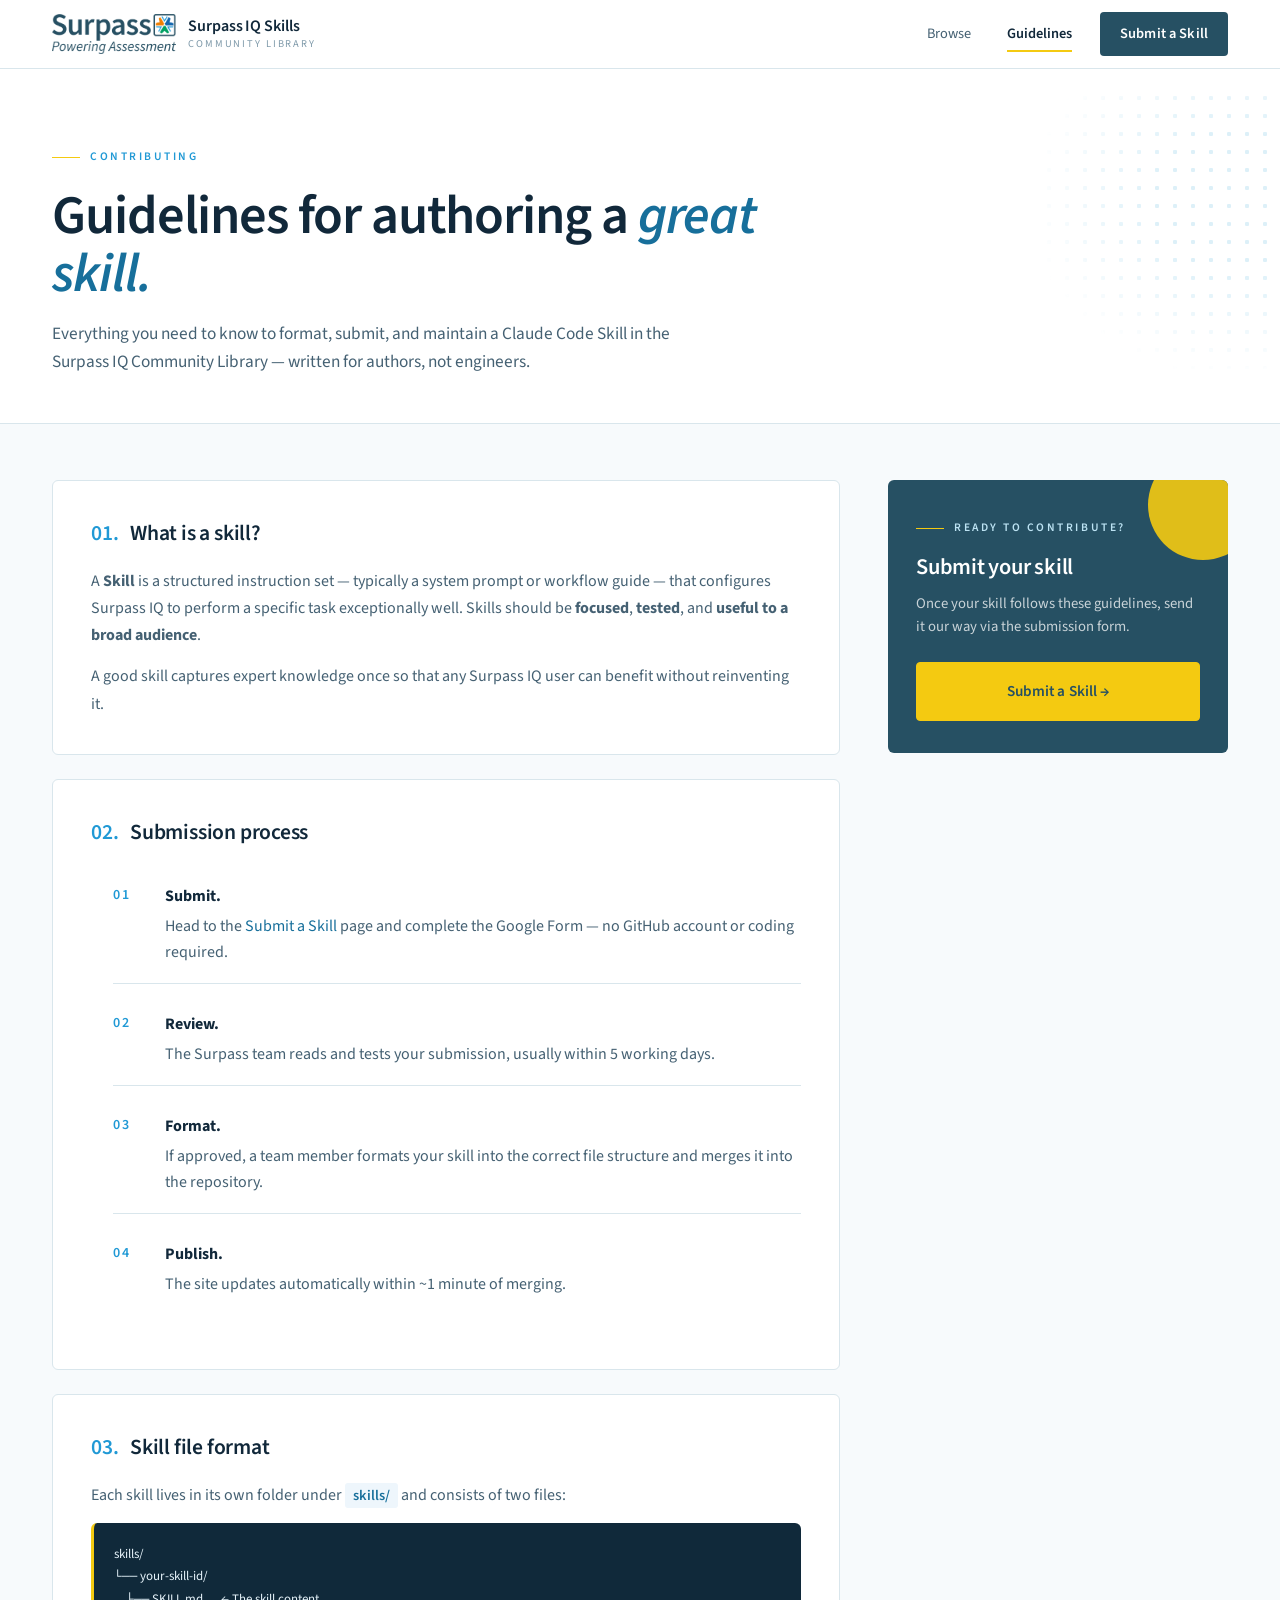
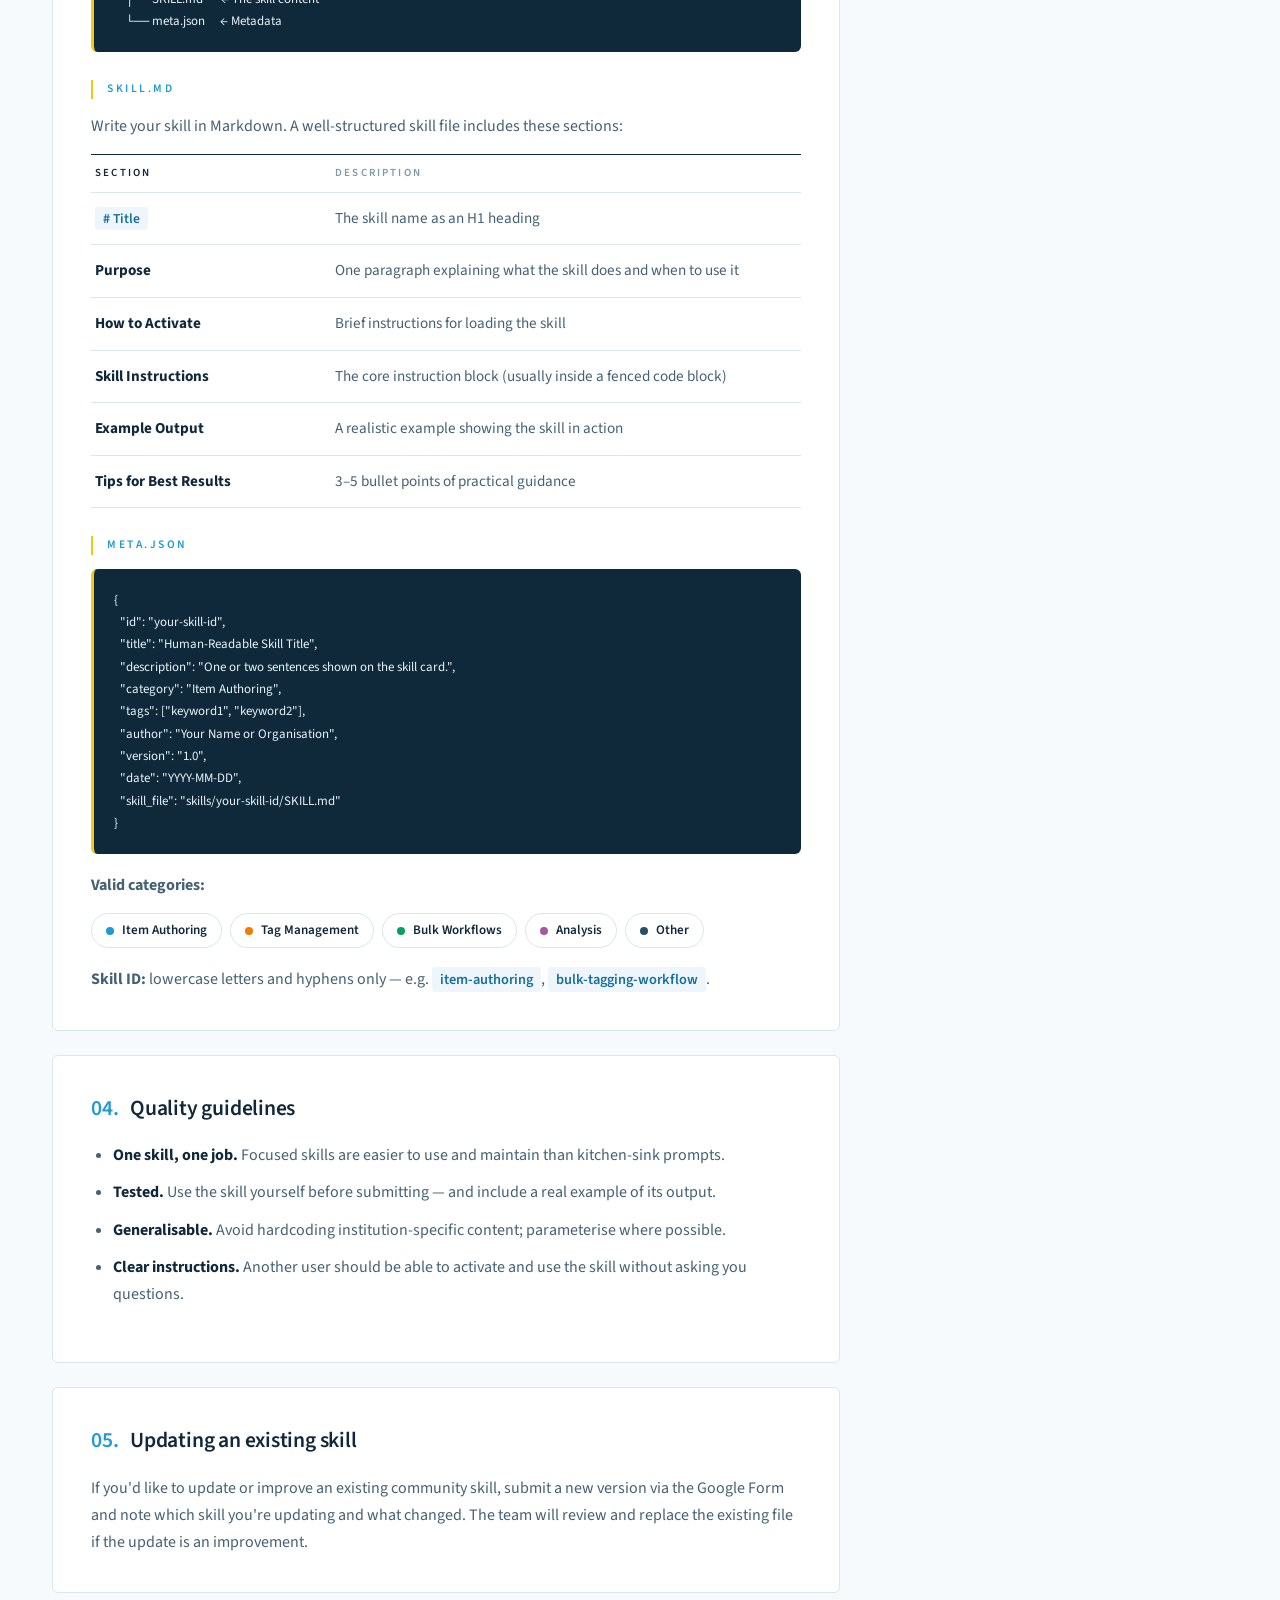
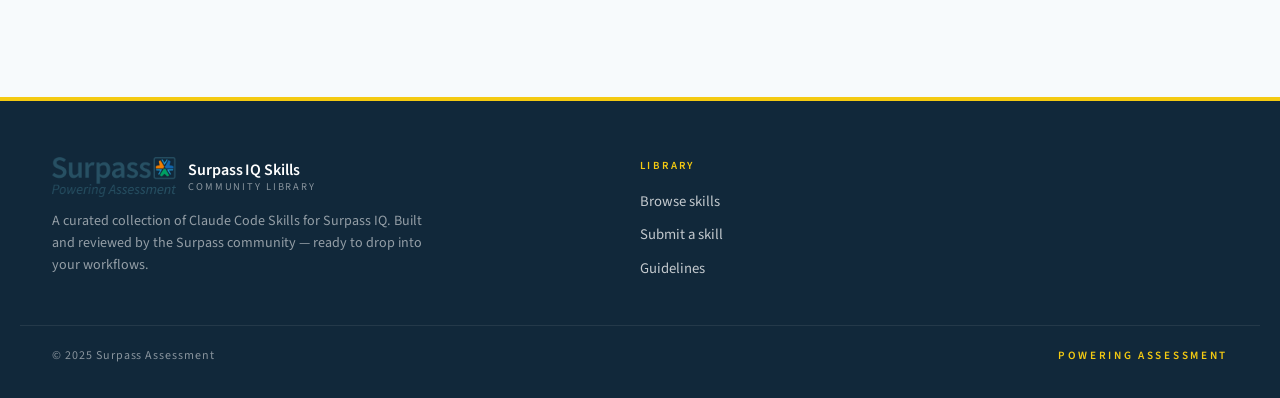
==== commit ad9c77f6: "Add Surpass logos" ====
--- a/guidelines.html
+++ b/guidelines.html
@@ -16,7 +16,7 @@
   <nav class="nav">
     <div class="nav-inner">
       <a href="index.html" class="nav-logo">
-        <span class="nav-logo-mark">S</span>
+        <img src="assets/SurpassPA_logo.png" alt="Surpass" class="nav-logo-mark">
         <span class="nav-logo-text">
           <span>Surpass IQ Skills</span>
           <span class="nav-logo-sub">Community Library</span>
@@ -157,7 +157,7 @@
     <div class="footer-inner">
       <div class="footer-brand">
         <a href="index.html" class="nav-logo">
-          <span class="nav-logo-mark">S</span>
+          <img src="assets/SurpassPA_logo.png" alt="Surpass" class="nav-logo-mark">
           <span class="nav-logo-text">
             <span>Surpass IQ Skills</span>
             <span class="nav-logo-sub">Community Library</span>
--- a/assets/css/styles.css
+++ b/assets/css/styles.css
@@ -121,28 +121,11 @@
 }
 
 .nav-logo-mark {
-  display: inline-flex;
-  align-items: center;
-  justify-content: center;
-  width: 34px;
-  height: 34px;
-  background: var(--surpass-dark-grey);
-  color: #fff;
-  font-weight: 600;
-  font-size: 0.95rem;
-  border-radius: 4px;
-  position: relative;
+  display: block;
+  height: 40px;
+  width: auto;
+  flex-shrink: 0;
   transition: transform var(--t);
-}
-.nav-logo-mark::after {
-  content: "";
-  position: absolute;
-  right: -3px;
-  bottom: -3px;
-  width: 10px;
-  height: 10px;
-  background: var(--surpass-yellow);
-  border-radius: 2px;
 }
 .nav-logo:hover .nav-logo-mark { transform: rotate(-4deg); }
 
